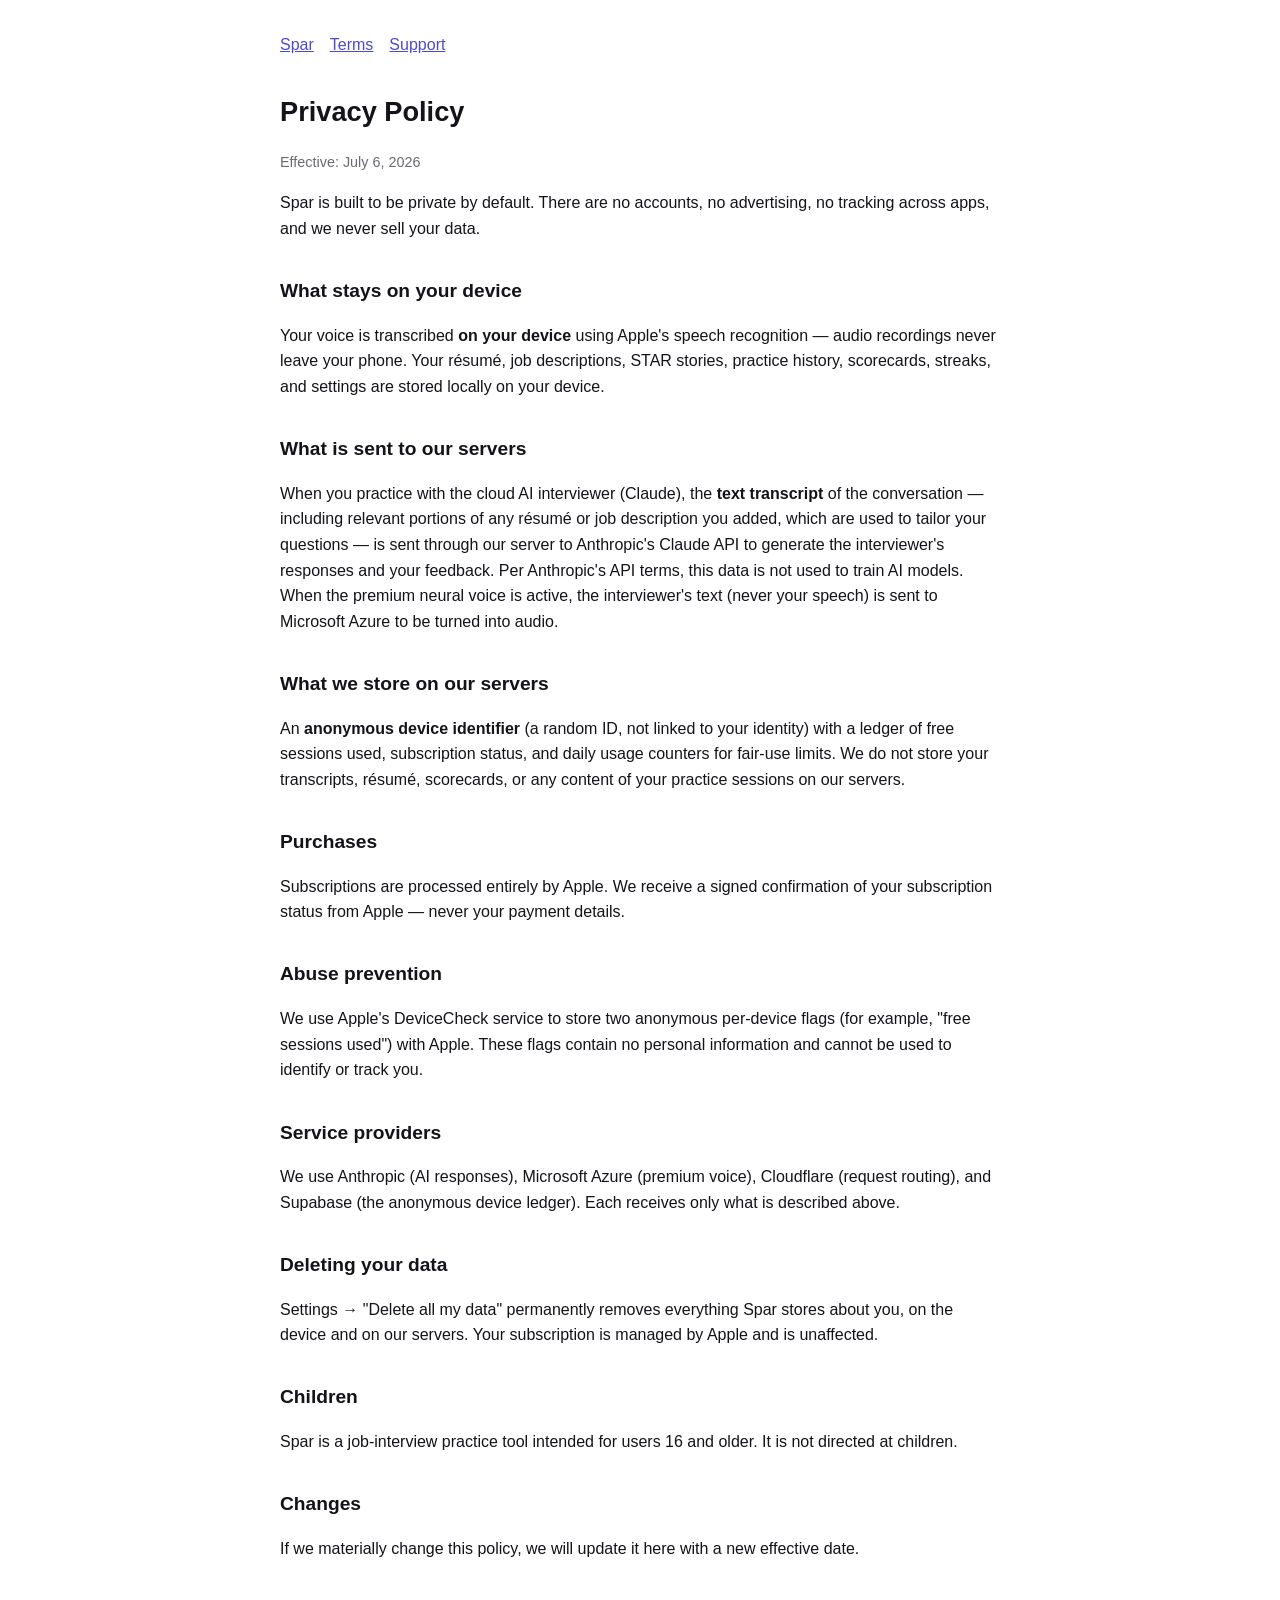
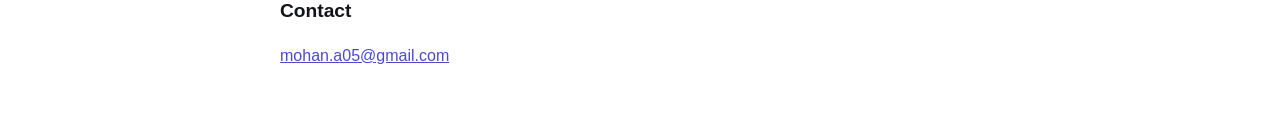
==== privacy.html @ 733db956 "legal docs added" ====
<!DOCTYPE html><html lang="en"><head><meta charset="utf-8">
<meta name="viewport" content="width=device-width, initial-scale=1">
<title>Privacy Policy — Spar</title><link rel="stylesheet" href="style.css"></head><body>
<nav><a href="index.html">Spar</a><a href="terms.html">Terms</a><a href="support.html">Support</a></nav>
<h1>Privacy Policy</h1>
<p class="muted">Effective: July 6, 2026</p>

<p>Spar is built to be private by default. There are no accounts, no advertising,
no tracking across apps, and we never sell your data.</p>

<h2>What stays on your device</h2>
<p>Your voice is transcribed <strong>on your device</strong> using Apple's speech
recognition — audio recordings never leave your phone. Your résumé, job
descriptions, STAR stories, practice history, scorecards, streaks, and settings
are stored locally on your device.</p>

<h2>What is sent to our servers</h2>
<p>When you practice with the cloud AI interviewer (Claude), the <strong>text
transcript</strong> of the conversation — including relevant portions of any
résumé or job description you added, which are used to tailor your questions —
is sent through our server to Anthropic's Claude API to generate the
interviewer's responses and your feedback. Per Anthropic's API terms, this data
is not used to train AI models. When the premium neural voice is active, the
interviewer's text (never your speech) is sent to Microsoft Azure to be turned
into audio.</p>

<h2>What we store on our servers</h2>
<p>An <strong>anonymous device identifier</strong> (a random ID, not linked to
your identity) with a ledger of free sessions used, subscription status, and
daily usage counters for fair-use limits. We do not store your transcripts,
résumé, scorecards, or any content of your practice sessions on our servers.</p>

<h2>Purchases</h2>
<p>Subscriptions are processed entirely by Apple. We receive a signed
confirmation of your subscription status from Apple — never your payment
details.</p>

<h2>Abuse prevention</h2>
<p>We use Apple's DeviceCheck service to store two anonymous per-device flags
(for example, "free sessions used") with Apple. These flags contain no personal
information and cannot be used to identify or track you.</p>

<h2>Service providers</h2>
<p>We use Anthropic (AI responses), Microsoft Azure (premium voice), Cloudflare
(request routing), and Supabase (the anonymous device ledger). Each receives
only what is described above.</p>

<h2>Deleting your data</h2>
<p>Settings → "Delete all my data" permanently removes everything Spar stores
about you, on the device and on our servers. Your subscription is managed by
Apple and is unaffected.</p>

<h2>Children</h2>
<p>Spar is a job-interview practice tool intended for users 16 and older. It is
not directed at children.</p>

<h2>Changes</h2>
<p>If we materially change this policy, we will update it here with a new
effective date.</p>

<h2>Contact</h2>
<p><a href="mailto:mohan.a05@gmail.com">mohan.a05@gmail.com</a></p>
</body></html>
---- style.css ----
body { font-family: -apple-system, BlinkMacSystemFont, "Segoe UI", Roboto, sans-serif;
  max-width: 720px; margin: 0 auto; padding: 32px 20px; color: #13131a; line-height: 1.6; }
h1 { font-size: 1.7em; } h2 { font-size: 1.2em; margin-top: 1.8em; }
a { color: #4b4acf; } .muted { color: #6a6a73; font-size: 0.9em; }
nav { margin-bottom: 2em; } nav a { margin-right: 16px; }
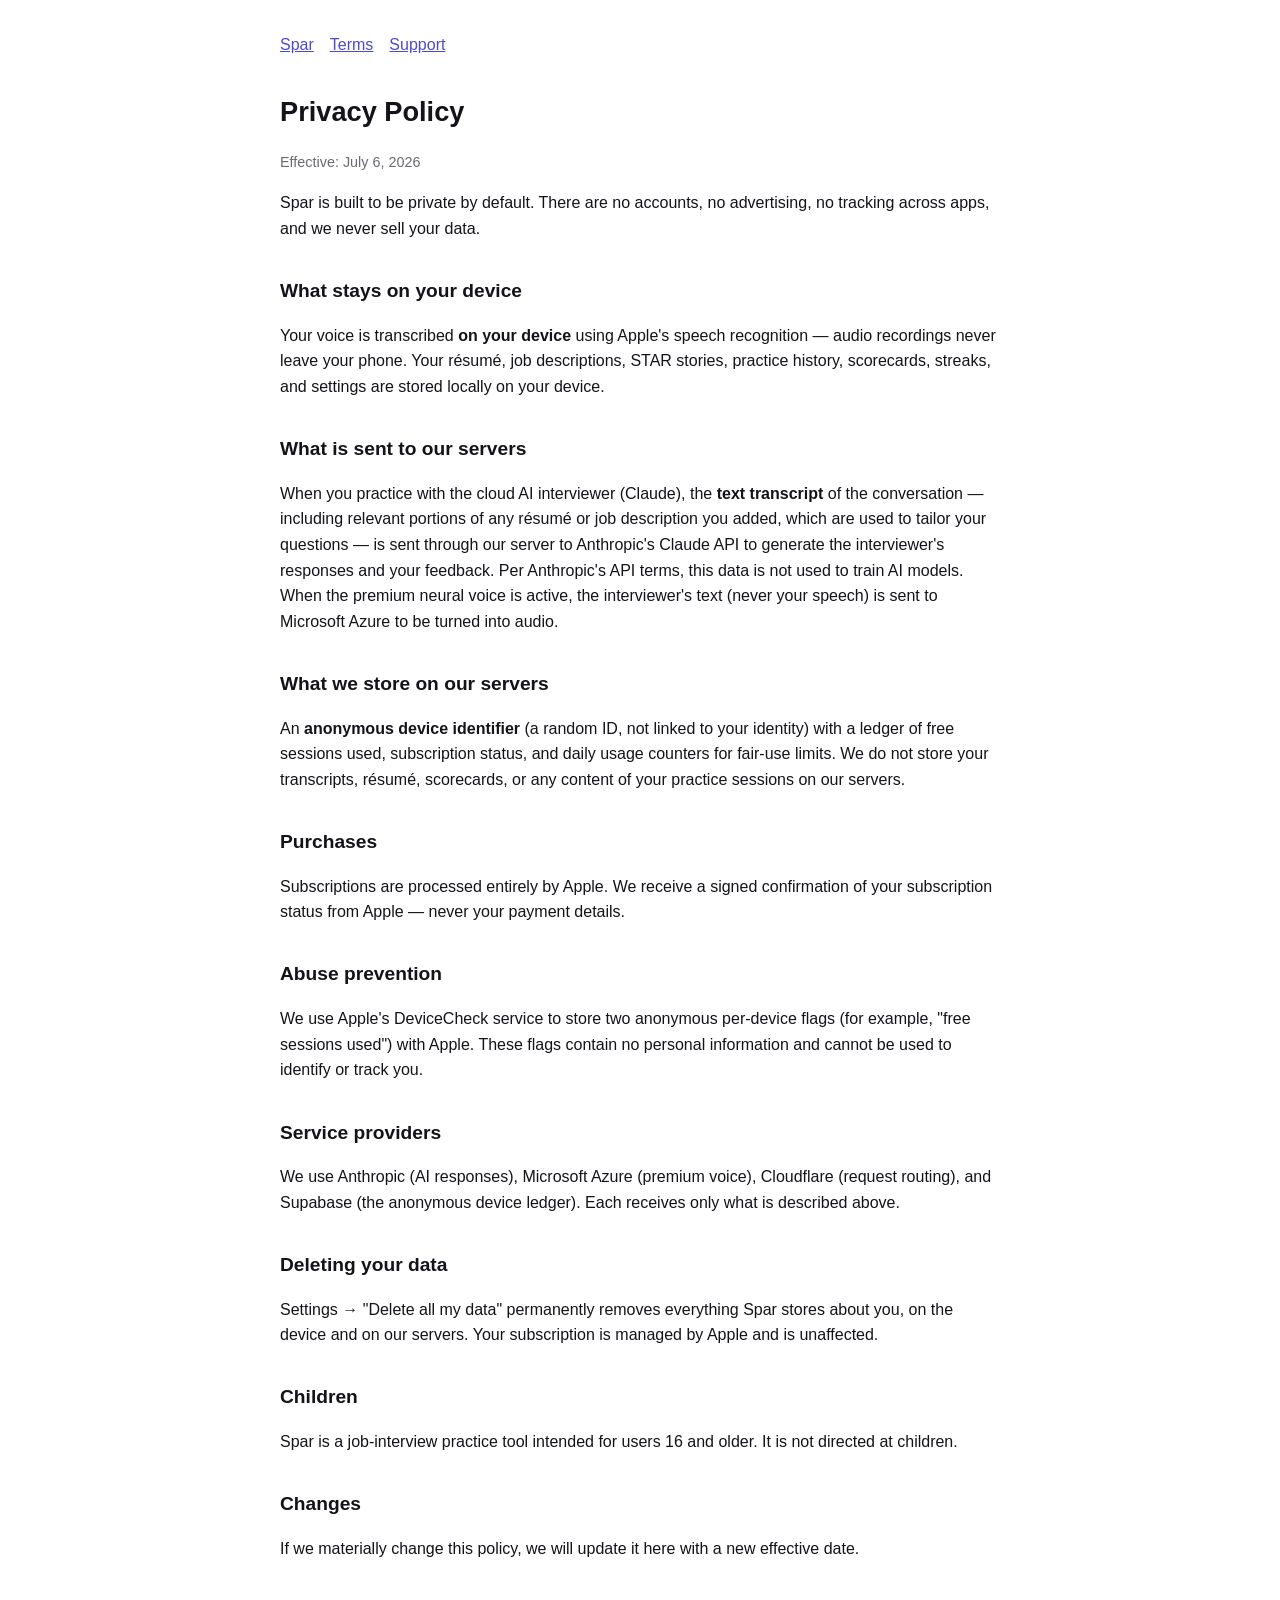
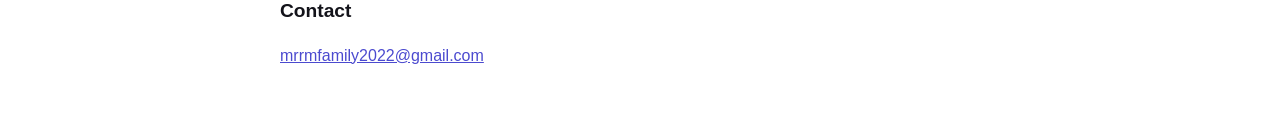
==== commit f128805a: "email id updated" ====
--- a/privacy.html
+++ b/privacy.html
@@ -59,5 +59,5 @@
 effective date.</p>
 
 <h2>Contact</h2>
-<p><a href="mailto:mohan.a05@gmail.com">mohan.a05@gmail.com</a></p>
+<p><a href="mailto:mrrmfamily2022@gmail.com">mrrmfamily2022@gmail.com</a></p>
 </body></html>
